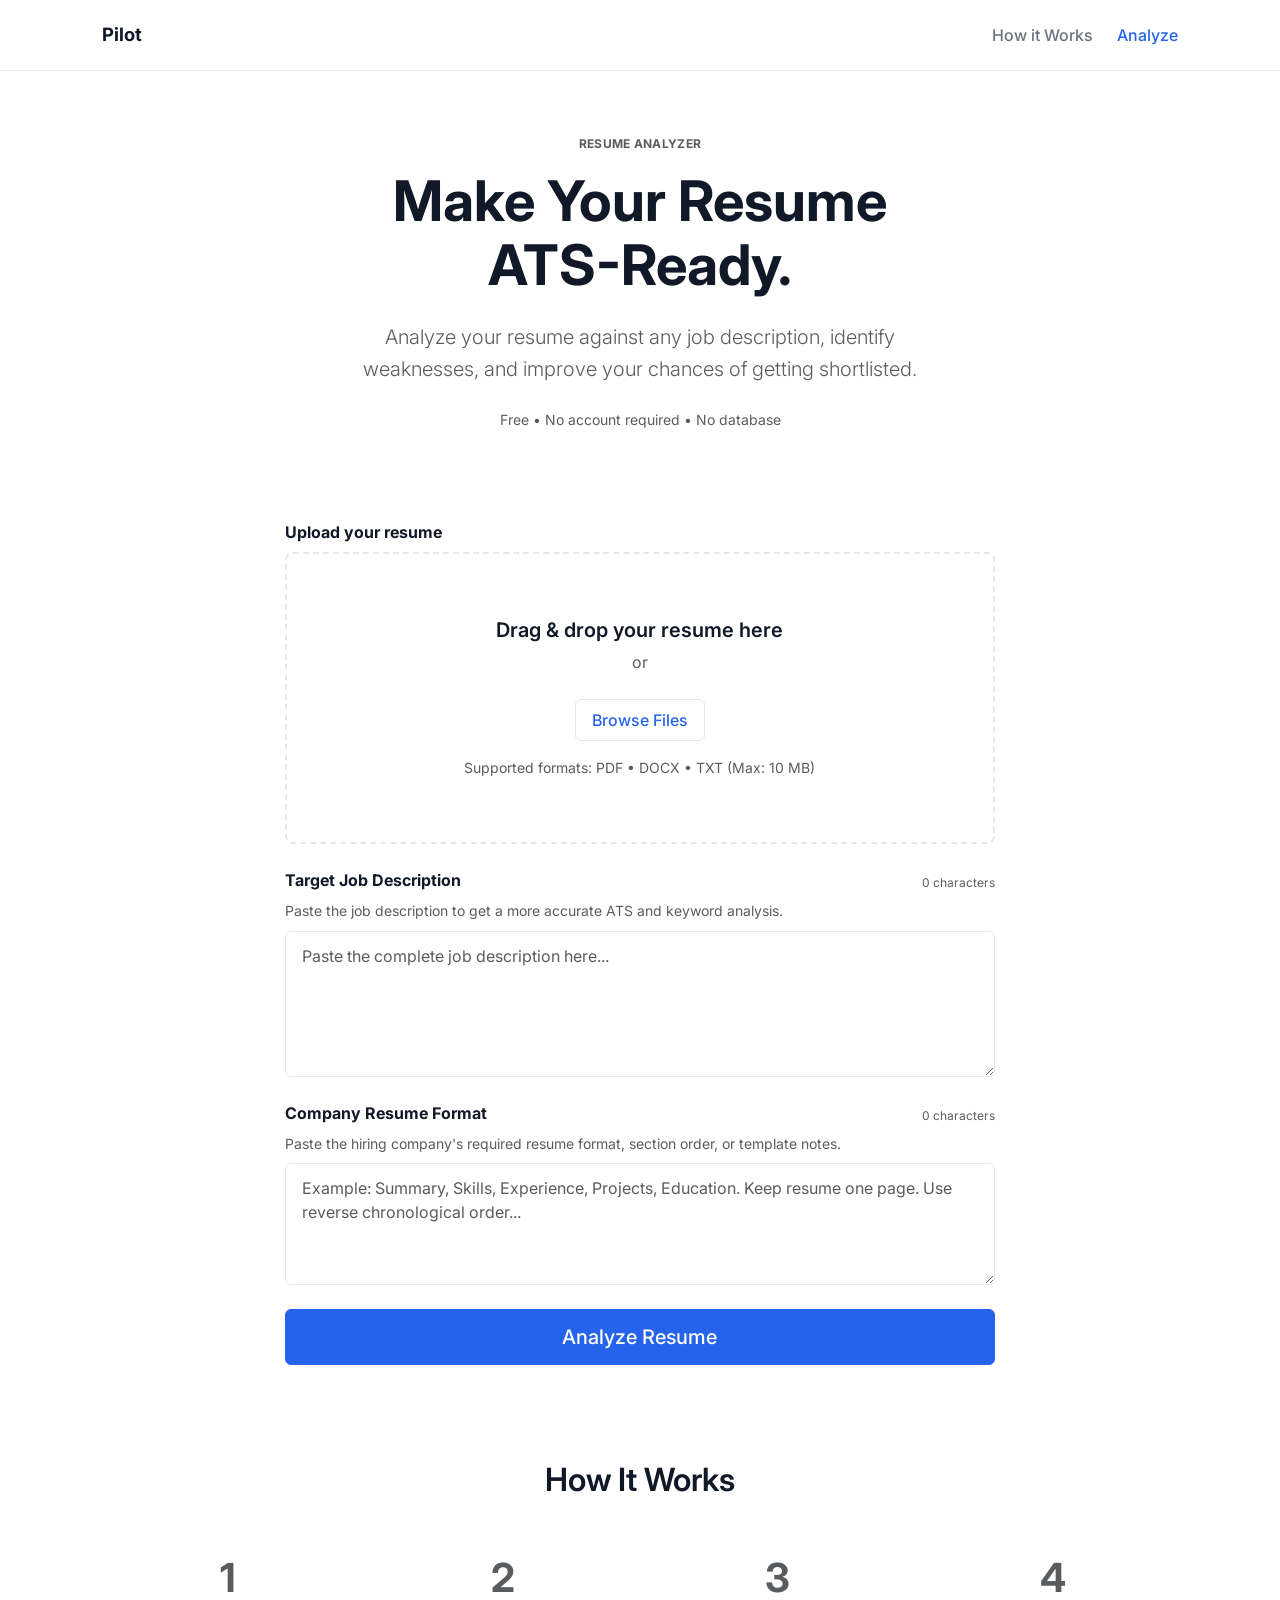
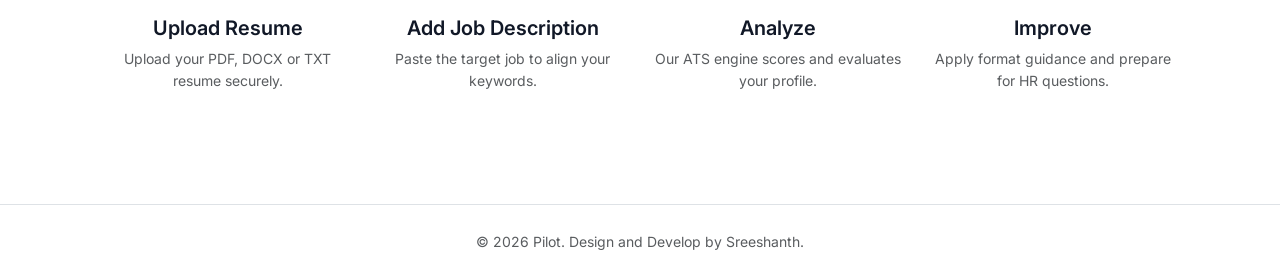
==== frontend/index.html @ 43889604 "Initial project setup" ====
<!DOCTYPE html>
<html lang="en">
<head>
    <meta charset="UTF-8">
    <meta name="viewport" content="width=device-width, initial-scale=1.0">
    <title>Pilot - Resume Analyzer</title>
    <!-- Bootstrap CSS for minimal layout -->
    <link href="https://cdn.jsdelivr.net/npm/bootstrap@5.3.0/dist/css/bootstrap.min.css" rel="stylesheet">
    <!-- Custom CSS -->
    <link href="css/style.css" rel="stylesheet">
    <link href="css/responsive.css" rel="stylesheet">
</head>
<body>

    <!-- Minimal Navbar -->
    <nav class="navbar navbar-expand-lg">
        <div class="container">
            <a class="navbar-brand" href="index.html">Pilot</a>
            <div class="d-none d-lg-flex ms-auto">
                <a class="nav-link" href="#how-it-works">How it Works</a>
                <a class="nav-link active" href="#analyze">Analyze</a>
            </div>
        </div>
    </nav>

    <!-- Main Content -->
    <main class="container my-5 pt-3">
        
        <!-- Hero Section -->
        <section class="text-center mb-5 pb-4">
            <span class="text-xs fw-bold tracking-wide text-muted d-block mb-3">RESUME ANALYZER</span>
            <h1 class="display-4 fw-bold mb-4">Make Your Resume<br>ATS-Ready.</h1>
            <p class="lead text-muted mx-auto mb-4" style="max-width: 600px;">
                Analyze your resume against any job description, identify weaknesses, and improve your chances of getting shortlisted.
            </p>
            <p class="text-sm text-muted">Free • No account required • No database</p>
        </section>

        <!-- Main Interaction Area -->
        <section id="analyze" class="row justify-content-center">
            <div class="col-lg-8">
                <div id="upload-section">
                    <!-- Resume Upload UI -->
                    <div class="mb-4">
                        <label class="form-label fw-bold">Upload your resume</label>
                        <div class="upload-area" id="drop-zone">
                            <h3 class="fw-semibold">Drag & drop your resume here</h3>
                            <p class="text-muted">or</p>
                            <label for="resume-upload" class="btn btn-outline-primary mb-0">Browse Files</label>
                            <input type="file" id="resume-upload" accept=".pdf,.docx,.txt" class="d-none">
                            <div class="mt-3 text-sm text-muted">Supported formats: PDF • DOCX • TXT (Max: 10 MB)</div>
                        </div>
                        
                        <!-- File Info Display -->
                        <div id="file-info" class="mt-3">
                            <div class="file-details">
                                <div>
                                    <span id="file-name" class="fw-medium"></span>
                                    <span id="file-size" class="text-muted text-sm ms-2"></span>
                                </div>
                                <span class="remove-file" id="remove-file">Remove</span>
                            </div>
                        </div>
                        <div id="file-error" class="text-danger mt-2 text-sm" style="display: none;"></div>
                    </div>

                    <!-- Job Description Section -->
                    <div class="mb-4">
                        <div class="d-flex justify-content-between align-items-end mb-2">
                            <label for="job-description" class="form-label fw-bold mb-0">Target Job Description</label>
                            <span class="text-xs text-muted" id="char-count">0 characters</span>
                        </div>
                        <p class="text-sm text-muted mb-2">Paste the job description to get a more accurate ATS and keyword analysis.</p>
                        <textarea class="form-control" id="job-description" rows="5" placeholder="Paste the complete job description here..."></textarea>
                    </div>

                    <!-- Company Resume Format Section -->
                    <div class="mb-4">
                        <div class="d-flex justify-content-between align-items-end mb-2">
                            <label for="company-format" class="form-label fw-bold mb-0">Company Resume Format</label>
                            <span class="text-xs text-muted" id="format-char-count">0 characters</span>
                        </div>
                        <p class="text-sm text-muted mb-2">Paste the hiring company's required resume format, section order, or template notes.</p>
                        <textarea class="form-control" id="company-format" rows="4" placeholder="Example: Summary, Skills, Experience, Projects, Education. Keep resume one page. Use reverse chronological order..."></textarea>
                    </div>

                    <!-- Analyze Button -->
                    <div class="d-grid gap-2">
                        <button class="btn btn-primary btn-lg" id="analyze-btn">Analyze Resume</button>
                    </div>
                </div>

                <!-- Loading State (Hidden by default) -->
                <div id="loading-screen">
                    <h3 class="mb-4">Analyzing your resume...</h3>
                    <div class="spinner-border" role="status">
                        <span class="visually-hidden">Loading...</span>
                    </div>
                    
                    <div class="loading-steps mt-5">
                        <div class="step done" id="step-1">✓ Resume parsed</div>
                        <div class="step" id="step-2">→ ATS analysis completed</div>
                        <div class="step" id="step-3">→ Matching job requirements</div>
                        <div class="step" id="step-4">→ Reviewing resume</div>
                        <div class="step" id="step-5">→ Generating recommendations</div>
                        <div class="step" id="step-6">→ Preparing results</div>
                    </div>
                </div>

            </div>
        </section>

        <!-- How it works (Minimal CSS-only section) -->
        <section id="how-it-works" class="mt-5 pt-5 pb-5">
            <h2 class="text-center mb-5">How It Works</h2>
            <div class="row text-center g-4">
                <div class="col-md-3">
                    <div class="fs-1 fw-bold text-muted mb-2">1</div>
                    <h5 class="fw-semibold">Upload Resume</h5>
                    <p class="text-sm text-muted">Upload your PDF, DOCX or TXT resume securely.</p>
                </div>
                <div class="col-md-3">
                    <div class="fs-1 fw-bold text-muted mb-2">2</div>
                    <h5 class="fw-semibold">Add Job Description</h5>
                    <p class="text-sm text-muted">Paste the target job to align your keywords.</p>
                </div>
                <div class="col-md-3">
                    <div class="fs-1 fw-bold text-muted mb-2">3</div>
                    <h5 class="fw-semibold">Analyze</h5>
                    <p class="text-sm text-muted">Our ATS engine scores and evaluates your profile.</p>
                </div>
                <div class="col-md-3">
                    <div class="fs-1 fw-bold text-muted mb-2">4</div>
                    <h5 class="fw-semibold">Improve</h5>
                    <p class="text-sm text-muted">Apply format guidance and prepare for HR questions.</p>
                </div>
            </div>
        </section>

    </main>

    <!-- Footer -->
    <footer class="py-4 border-top text-center text-muted">
        <div class="container">
            <small>&copy; 2026 Pilot. Design and Develop by Sreeshanth.</small>
        </div>
    </footer>

    <!-- Bootstrap JS -->
    <script src="https://cdn.jsdelivr.net/npm/bootstrap@5.3.0/dist/js/bootstrap.bundle.min.js"></script>
    
    <!-- Custom JS -->
    <script src="js/app.js"></script>
    <script src="js/upload.js"></script>
    <script src="js/validation.js"></script>
</body>
</html>
---- frontend/css/style.css ----
@import url('https://fonts.googleapis.com/css2?family=Inter:wght@300;400;500;600;700&display=swap');

:root {
  --primary-color: #2563EB;
  --primary-hover: #1D4ED8;
  --bg-color: #FFFFFF;
  --text-dark: #111827;
  --text-muted: #6B7280;
  --border-color: #E5E7EB;
  --success-color: #10B981;
  --warning-color: #F59E0B;
  --danger-color: #EF4444;
}

body {
  font-family: 'Inter', sans-serif;
  background-color: var(--bg-color);
  color: var(--text-dark);
  -webkit-font-smoothing: antialiased;
}

/* Minimal Navbar */
.navbar {
  padding: 1.5rem 0;
  background-color: var(--bg-color);
  border-bottom: 1px solid var(--border-color);
}

.navbar-brand {
  font-weight: 700;
  color: var(--text-dark);
  font-size: 1.25rem;
}

.nav-link {
  color: var(--text-muted);
  font-weight: 500;
  margin-left: 1.5rem;
}

.nav-link:hover, .nav-link.active {
  color: var(--primary-color);
}

/* Typography Overrides */
h1, h2, h3, h4, h5, h6 {
  font-weight: 600;
  color: var(--text-dark);
}

p {
  color: var(--text-muted);
  line-height: 1.6;
}

/* Button Overrides */
.btn-primary {
  background-color: var(--primary-color);
  border-color: var(--primary-color);
  color: #fff;
  border-radius: 6px;
  padding: 0.75rem 1.5rem;
  font-weight: 500;
  transition: all 0.2s ease;
  box-shadow: none !important;
}

.btn-primary:hover, .btn-primary:focus, .btn-primary:active {
  background-color: var(--primary-hover) !important;
  border-color: var(--primary-hover) !important;
}

.btn-outline-primary {
  color: var(--primary-color);
  border-color: var(--border-color);
  border-radius: 6px;
  padding: 0.5rem 1rem;
  font-weight: 500;
}

.btn-outline-primary:hover {
  background-color: var(--primary-color);
  border-color: var(--primary-color);
  color: #fff;
}

/* Form Controls */
.form-control {
  border: 1px solid var(--border-color);
  border-radius: 6px;
  padding: 0.75rem 1rem;
  color: var(--text-dark);
  box-shadow: none !important;
}

.form-control:focus {
  border-color: var(--primary-color);
  box-shadow: 0 0 0 1px var(--primary-color) !important;
}

/* Drag and Drop Area */
.upload-area {
  border: 2px dashed var(--border-color);
  border-radius: 8px;
  padding: 4rem 2rem;
  text-align: center;
  transition: all 0.2s ease;
  background-color: var(--bg-color);
  cursor: pointer;
}

.upload-area.dragover {
  border-color: var(--primary-color);
  background-color: #F8FAFC;
}

.upload-area h3 {
  font-size: 1.25rem;
  margin-bottom: 0.5rem;
}

.upload-area p {
  margin-bottom: 1.5rem;
}

#file-info {
  display: none;
  margin-top: 1.5rem;
  padding: 1rem;
  border: 1px solid var(--border-color);
  border-radius: 6px;
  text-align: left;
}

.file-details {
  display: flex;
  justify-content: space-between;
  align-items: center;
}

.remove-file {
  color: var(--danger-color);
  cursor: pointer;
  font-weight: 500;
  font-size: 0.875rem;
}

.remove-file:hover {
  text-decoration: underline;
}

/* Loading Screen */
@keyframes pulse-ring {
  0%   { transform: scale(0.92); opacity: 0.6; }
  50%  { transform: scale(1.08); opacity: 0.2; }
  100% { transform: scale(0.92); opacity: 0.6; }
}

@keyframes spin-smooth {
  to { transform: rotate(360deg); }
}

@keyframes float-orb {
  0%, 100% { transform: translateY(0px) scale(1);   opacity: 0.15; }
  50%       { transform: translateY(-18px) scale(1.1); opacity: 0.28; }
}

@keyframes step-slide-in {
  from { opacity: 0; transform: translateX(-14px); }
  to   { opacity: 1; transform: translateX(0); }
}

@keyframes step-glow {
  0%, 100% { text-shadow: 0 0 0px transparent; }
  50%       { text-shadow: 0 0 10px rgba(37,99,235,0.45); }
}

@keyframes done-pop {
  0%   { transform: scale(0.7);  opacity: 0; }
  60%  { transform: scale(1.15); opacity: 1; }
  100% { transform: scale(1);    opacity: 1; }
}

@keyframes shimmer-text {
  0%   { background-position: -200% center; }
  100% { background-position:  200% center; }
}

#loading-screen {
  display: none;
  text-align: center;
  padding: 4rem 0;
  position: relative;
  overflow: hidden;
}

/* Floating background orbs — purely decorative */
#loading-screen::before,
#loading-screen::after {
  content: '';
  position: absolute;
  border-radius: 50%;
  pointer-events: none;
  z-index: 0;
}

#loading-screen::before {
  width: 320px;
  height: 320px;
  background: radial-gradient(circle, rgba(37,99,235,0.18) 0%, transparent 70%);
  top: -60px;
  left: 50%;
  transform: translateX(-50%);
  animation: float-orb 4s ease-in-out infinite;
}

#loading-screen::after {
  width: 200px;
  height: 200px;
  background: radial-gradient(circle, rgba(16,185,129,0.14) 0%, transparent 70%);
  bottom: 20px;
  right: 10%;
  animation: float-orb 5.5s ease-in-out infinite reverse;
}

/* Shimmer heading */
#loading-screen h3 {
  position: relative;
  z-index: 1;
  background: linear-gradient(
    90deg,
    var(--text-dark) 0%,
    var(--primary-color) 40%,
    var(--text-dark) 80%
  );
  background-size: 200% auto;
  -webkit-background-clip: text;
  -webkit-text-fill-color: transparent;
  background-clip: text;
  animation: shimmer-text 2.8s linear infinite;
}

/* Pulsing ring behind the spinner */
.spinner-border {
  width: 3rem;
  height: 3rem;
  color: var(--primary-color);
  position: relative;
  z-index: 1;
  animation: spin-smooth 0.8s linear infinite;
  filter: drop-shadow(0 0 6px rgba(37,99,235,0.5));
}

/* Animated pulse ring around spinner */
.spinner-border::after {
  content: '';
  position: absolute;
  inset: -10px;
  border-radius: 50%;
  border: 3px solid rgba(37,99,235,0.25);
  animation: pulse-ring 1.6s ease-in-out infinite;
}

.loading-steps {
  margin-top: 2rem;
  text-align: left;
  max-width: 400px;
  margin-left: auto;
  margin-right: auto;
  position: relative;
  z-index: 1;
}

/* Each step slides in on appear */
.step {
  margin-bottom: 0.75rem;
  color: var(--text-muted);
  display: flex;
  align-items: center;
  gap: 0.5rem;
  opacity: 0;
  transform: translateX(-14px);
  animation: step-slide-in 0.45s ease forwards;
  transition: color 0.3s ease, font-weight 0.2s ease;
  border-radius: 6px;
  padding: 0.35rem 0.6rem;
}

/* Stagger each step's entrance */
.step:nth-child(1) { animation-delay: 0.0s; }
.step:nth-child(2) { animation-delay: 0.1s; }
.step:nth-child(3) { animation-delay: 0.2s; }
.step:nth-child(4) { animation-delay: 0.3s; }
.step:nth-child(5) { animation-delay: 0.4s; }
.step:nth-child(6) { animation-delay: 0.5s; }

.step.active {
  color: var(--primary-color);
  font-weight: 600;
  background: rgba(37,99,235,0.06);
  animation: step-glow 1.4s ease-in-out infinite;
  /* keep opacity=1 once active */
  opacity: 1;
  transform: none;
}

/* Active step — animated leading dot */
.step.active::before {
  content: '';
  display: inline-block;
  width: 8px;
  height: 8px;
  border-radius: 50%;
  background: var(--primary-color);
  flex-shrink: 0;
  animation: pulse-ring 1s ease-in-out infinite;
}

.step.done {
  color: var(--success-color);
  opacity: 1;
  transform: none;
  background: rgba(16,185,129,0.06);
}

/* Checkmark pop animation when a step becomes done */
.step.done::first-letter {
  display: inline-block;
  animation: done-pop 0.35s cubic-bezier(0.34,1.56,0.64,1) forwards;
}

/* Results Page Styles */
.score-circle {
  width: 150px;
  height: 150px;
  border-radius: 50%;
  border: 8px solid var(--primary-color);
  display: flex;
  flex-direction: column;
  justify-content: center;
  align-items: center;
  margin: 0 auto 1.5rem;
}

.score-circle .score-value {
  font-size: 3rem;
  font-weight: 700;
  color: var(--primary-color);
  line-height: 1;
}

.score-circle .score-max {
  font-size: 1rem;
  color: var(--text-muted);
}

.score-status {
  font-size: 1.25rem;
  font-weight: 600;
  color: var(--primary-color);
}

/* Progress Bars Minimal Override */
.progress {
  height: 8px;
  border-radius: 4px;
  background-color: var(--border-color);
  box-shadow: none;
  overflow: visible;
}

.progress-bar {
  background-color: var(--primary-color);
  border-radius: 4px;
}

/* Chips */
.keyword-chip {
  display: inline-block;
  padding: 0.5rem 1rem;
  background-color: #F3F4F6;
  border: 1px solid var(--border-color);
  border-radius: 20px;
  color: var(--text-dark);
  font-size: 0.875rem;
  margin: 0.25rem;
}

.keyword-chip.missing {
  background-color: #FEF2F2;
  border-color: #FCA5A5;
  color: var(--danger-color);
}

/* Custom Lists */
.custom-list {
  list-style: none;
  padding: 0;
}

.custom-list li {
  padding-left: 1.5rem;
  position: relative;
  margin-bottom: 0.5rem;
}

.custom-list.strengths li::before {
  content: '✓';
  position: absolute;
  left: 0;
  color: var(--success-color);
  font-weight: bold;
}

.custom-list.weaknesses li::before {
  content: '⚠';
  position: absolute;
  left: 0;
  color: var(--warning-color);
  font-weight: bold;
}

/* Improvement Cards */
.improvement-card {
  border: 1px solid var(--border-color);
  border-radius: 8px;
  padding: 1.5rem;
  margin-bottom: 1.5rem;
}

.improvement-label {
  font-size: 0.75rem;
  font-weight: 600;
  text-transform: uppercase;
  letter-spacing: 0.05em;
  margin-bottom: 0.5rem;
}

.label-current { color: var(--text-muted); }
.label-problem { color: var(--danger-color); }
.label-suggestion { color: var(--success-color); }

.quality-grid {
  display: grid;
  grid-template-columns: repeat(auto-fill, minmax(200px, 1fr));
  gap: 1rem;
}

.quality-item {
  border: 1px solid var(--border-color);
  padding: 1rem;
  border-radius: 6px;
}

.quality-item .quality-name {
  font-weight: 500;
  margin-bottom: 0.25rem;
}

.quality-item .quality-status {
  font-size: 0.875rem;
}

.status-excellent { color: var(--success-color); }
.status-good { color: var(--primary-color); }
.status-needs-improvement { color: var(--warning-color); }

/* Helpers */
.text-xs { font-size: 0.75rem; }
.text-sm { font-size: 0.875rem; }
.tracking-wide { letter-spacing: 0.025em; }
---- frontend/css/responsive.css ----
/* RESPONSIVE.CSS — Mobile-First Universal Layout
   Breakpoints:
     xs  : < 480px   (small phones)
     sm  : < 576px   (phones)
     md  : < 768px   (large phones / small tablets)
     lg  : < 992px   (tablets / small laptops)
     xl  : >= 992px  (desktops — base styles in style.css)
*/

/* Base: apply to all screen sizes */
*,
*::before,
*::after {
  box-sizing: border-box;
}

img,
video {
  max-width: 100%;
  height: auto;
}

/* Smooth scrolling on all devices */
html {
  scroll-behavior: smooth;
  -webkit-text-size-adjust: 100%;
}

/* Prevent horizontal overflow globally */
body {
  overflow-x: hidden;
  word-break: break-word;
}

/* Container fluid padding */
.container {
  width: 100%;
  padding-left: clamp(1rem, 4vw, 2rem);
  padding-right: clamp(1rem, 4vw, 2rem);
}


/* NAVBAR */
.navbar {
  padding: 1rem 0;
}

.navbar-brand {
  font-size: 1.15rem;
}

/* Hide desktop nav on mobile — it's hidden via d-none d-lg-flex already */


/* HERO SECTION (index.html) */
section.text-center h1 {
  line-height: 1.15;
}


/* UPLOAD SECTION (index.html) */
.upload-area {
  padding: clamp(2rem, 6vw, 4rem) clamp(1rem, 4vw, 2rem);
}

.upload-area h3 {
  font-size: clamp(1rem, 3vw, 1.25rem);
}

#file-info {
  padding: 0.85rem;
}

.file-details {
  flex-wrap: wrap;
  gap: 0.5rem;
}

/* Textarea full-width */
#job-description,
#company-format {
  width: 100%;
  min-height: 100px;
}


/* LOADING SCREEN */
#loading-screen {
  padding: clamp(2rem, 6vw, 4rem) 1rem;
}

#loading-screen h3 {
  font-size: clamp(1.1rem, 4vw, 1.5rem);
}

.loading-steps {
  width: 100%;
  max-width: 400px;
  padding: 0 0.5rem;
}

.step {
  font-size: clamp(0.8rem, 2.5vw, 0.95rem);
}


/* RESULTS PAGE — Score Header */
.score-circle {
  width: clamp(110px, 28vw, 150px);
  height: clamp(110px, 28vw, 150px);
  border-width: clamp(5px, 1.5vw, 8px);
}

.score-circle .score-value {
  font-size: clamp(2rem, 7vw, 3rem);
}

.score-circle .score-max {
  font-size: clamp(0.75rem, 2vw, 1rem);
}

.score-status {
  font-size: clamp(1rem, 3vw, 1.25rem);
}


/* RESULTS PAGE — Score Breakdown grid */
.quality-grid {
  display: grid;
  grid-template-columns: repeat(auto-fill, minmax(min(180px, 100%), 1fr));
  gap: 0.85rem;
}

.quality-item {
  padding: 0.85rem 1rem;
}


/* RESULTS PAGE — Improvement cards */
.improvement-card {
  padding: clamp(1rem, 3vw, 1.5rem);
  margin-bottom: 1rem;
  overflow-wrap: break-word;
}


/* KEYWORD CHIPS */
.keyword-chip {
  font-size: clamp(0.75rem, 2vw, 0.875rem);
  padding: 0.35rem 0.75rem;
}


/* BUTTONS — Results page action row */
.d-flex.flex-wrap.gap-2 .btn {
  flex: 1 1 auto;
  min-width: 140px;
  text-align: center;
}


/* LARGE PHONES (<=576px) */
@media (max-width: 575.98px) {

  /* Typography scale */
  h1 { font-size: clamp(1.6rem, 7vw, 2.25rem) !important; }
  h2 { font-size: clamp(1.3rem, 5.5vw, 1.75rem) !important; }
  h3 { font-size: clamp(1.1rem, 4.5vw, 1.4rem) !important; }
  h5 { font-size: 1rem !important; }

  /* Navbar brand & button */
  .navbar .btn-sm {
    font-size: 0.78rem;
    padding: 0.35rem 0.7rem;
  }

  /* Hero */
  section.text-center {
    margin-bottom: 2rem !important;
    padding-bottom: 1.5rem !important;
  }

  section.text-center .lead {
    font-size: 0.95rem;
  }

  /* Upload area */
  .upload-area {
    padding: 2rem 1rem;
  }

  /* Analyze button — full width */
  #analyze-btn {
    width: 100%;
    font-size: 1rem;
  }

  /* Loading steps */
  .loading-steps {
    padding: 0;
  }

  /* Score area */
  .score-circle {
    width: 110px;
    height: 110px;
    border-width: 5px;
  }

  .score-circle .score-value {
    font-size: 2rem;
  }

  /* Download buttons stack */
  .d-flex.flex-wrap.gap-2 {
    flex-direction: column;
    align-items: stretch;
  }

  .d-flex.flex-wrap.gap-2 .btn {
    width: 100%;
  }

  /* Quality grid single column */
  .quality-grid {
    grid-template-columns: 1fr;
  }

  /* Chips wrap tighter */
  .keyword-chip {
    padding: 0.3rem 0.6rem;
    font-size: 0.75rem;
    margin: 0.2rem;
  }

  /* Improvement cards */
  .improvement-card {
    padding: 1rem;
  }

  /* How it works — stack vertically */
  #how-it-works .col-md-3 {
    margin-bottom: 1.25rem;
  }

  /* Results page two-col row — single col */
  .col-lg-6 {
    margin-bottom: 1.5rem;
  }

  /* Ordered list */
  ol.ps-3 {
    padding-left: 1.25rem;
  }

  /* Section spacing */
  section.mb-5,
  .mb-5 {
    margin-bottom: 2rem !important;
  }
}


/* TABLETS (577px – 767px) */
@media (min-width: 576px) and (max-width: 767.98px) {

  h1 { font-size: 2rem !important; }
  h2 { font-size: 1.6rem !important; }

  section.text-center {
    margin-bottom: 2.5rem !important;
  }

  /* Quality grid 2 columns */
  .quality-grid {
    grid-template-columns: repeat(2, 1fr);
  }

  /* Download buttons side-by-side */
  .d-flex.flex-wrap.gap-2 {
    justify-content: center;
  }

  .d-flex.flex-wrap.gap-2 .btn {
    min-width: 160px;
  }

  /* Two-col section stacks */
  .col-lg-6 {
    margin-bottom: 1.5rem;
  }

  #analyze-btn {
    width: 100%;
  }
}


/* SMALL LAPTOPS / LARGE TABLETS (768px – 991px) */
@media (min-width: 768px) and (max-width: 991.98px) {

  h1 { font-size: 2.25rem !important; }

  /* Quality grid 3 columns */
  .quality-grid {
    grid-template-columns: repeat(3, 1fr);
  }

  /* Narrow the analyze form */
  #analyze .col-lg-8 {
    max-width: 680px;
    margin: 0 auto;
  }

  /* Two-col layout on tablets */
  .col-lg-6 {
    flex: 0 0 50%;
    max-width: 50%;
    margin-bottom: 0;
  }
}


/* DESKTOP (>=992px) — fine-tune only */
@media (min-width: 992px) {

  .quality-grid {
    grid-template-columns: repeat(auto-fill, minmax(200px, 1fr));
  }

  /* Cap textarea heights */
  #job-description {
    min-height: 120px;
  }

  #company-format {
    min-height: 100px;
  }

  /* Score area tweaks */
  .score-circle {
    width: 150px;
    height: 150px;
    border-width: 8px;
  }

  .score-circle .score-value {
    font-size: 3rem;
  }
}


/* TALL MOBILE PHONES (portrait, <=480px) */
@media (max-width: 480px) {

  /* Tighter vertical rhythm */
  main.container {
    padding-top: 1rem !important;
  }

  /* Progress bars label text */
  .quality-item .quality-name {
    font-size: 0.85rem;
  }

  .quality-item .quality-status {
    font-size: 0.78rem;
  }

  /* Improvement card label */
  .improvement-label {
    font-size: 0.7rem;
  }

  /* HR questions, bullet improvements — comfortable reading */
  .custom-list li {
    font-size: 0.88rem;
    margin-bottom: 0.6rem;
  }

  /* Spinner slightly smaller */
  .spinner-border {
    width: 2.4rem;
    height: 2.4rem;
  }

  /* Step text smaller */
  .step {
    font-size: 0.8rem;
    margin-bottom: 0.55rem;
  }

  /* Footer text */
  footer small {
    font-size: 0.72rem;
  }
}


/* LANDSCAPE PHONES (short height, wide) */
@media (max-height: 480px) and (orientation: landscape) {

  .navbar {
    padding: 0.5rem 0;
  }

  section.text-center {
    margin-bottom: 1rem !important;
    padding-bottom: 0.5rem !important;
  }

  section.text-center h1 {
    font-size: 1.5rem !important;
    margin-bottom: 0.5rem !important;
  }

  #loading-screen {
    padding: 1rem 0.5rem;
  }

  #loading-screen::before,
  #loading-screen::after {
    display: none; /* hide decorative orbs on tiny landscape */
  }

  .loading-steps {
    margin-top: 0.75rem;
  }

  footer {
    padding: 0.75rem 0 !important;
  }
}


/* PRINT — keep it clean */
@media print {

  .navbar,
  footer,
  #download-pdf-btn,
  #download-word-btn {
    display: none !important;
  }

  body {
    font-size: 12pt;
    color: #000;
  }

  .score-circle {
    border-color: #000 !important;
  }

  .improvement-card,
  .quality-item {
    break-inside: avoid;
  }
}
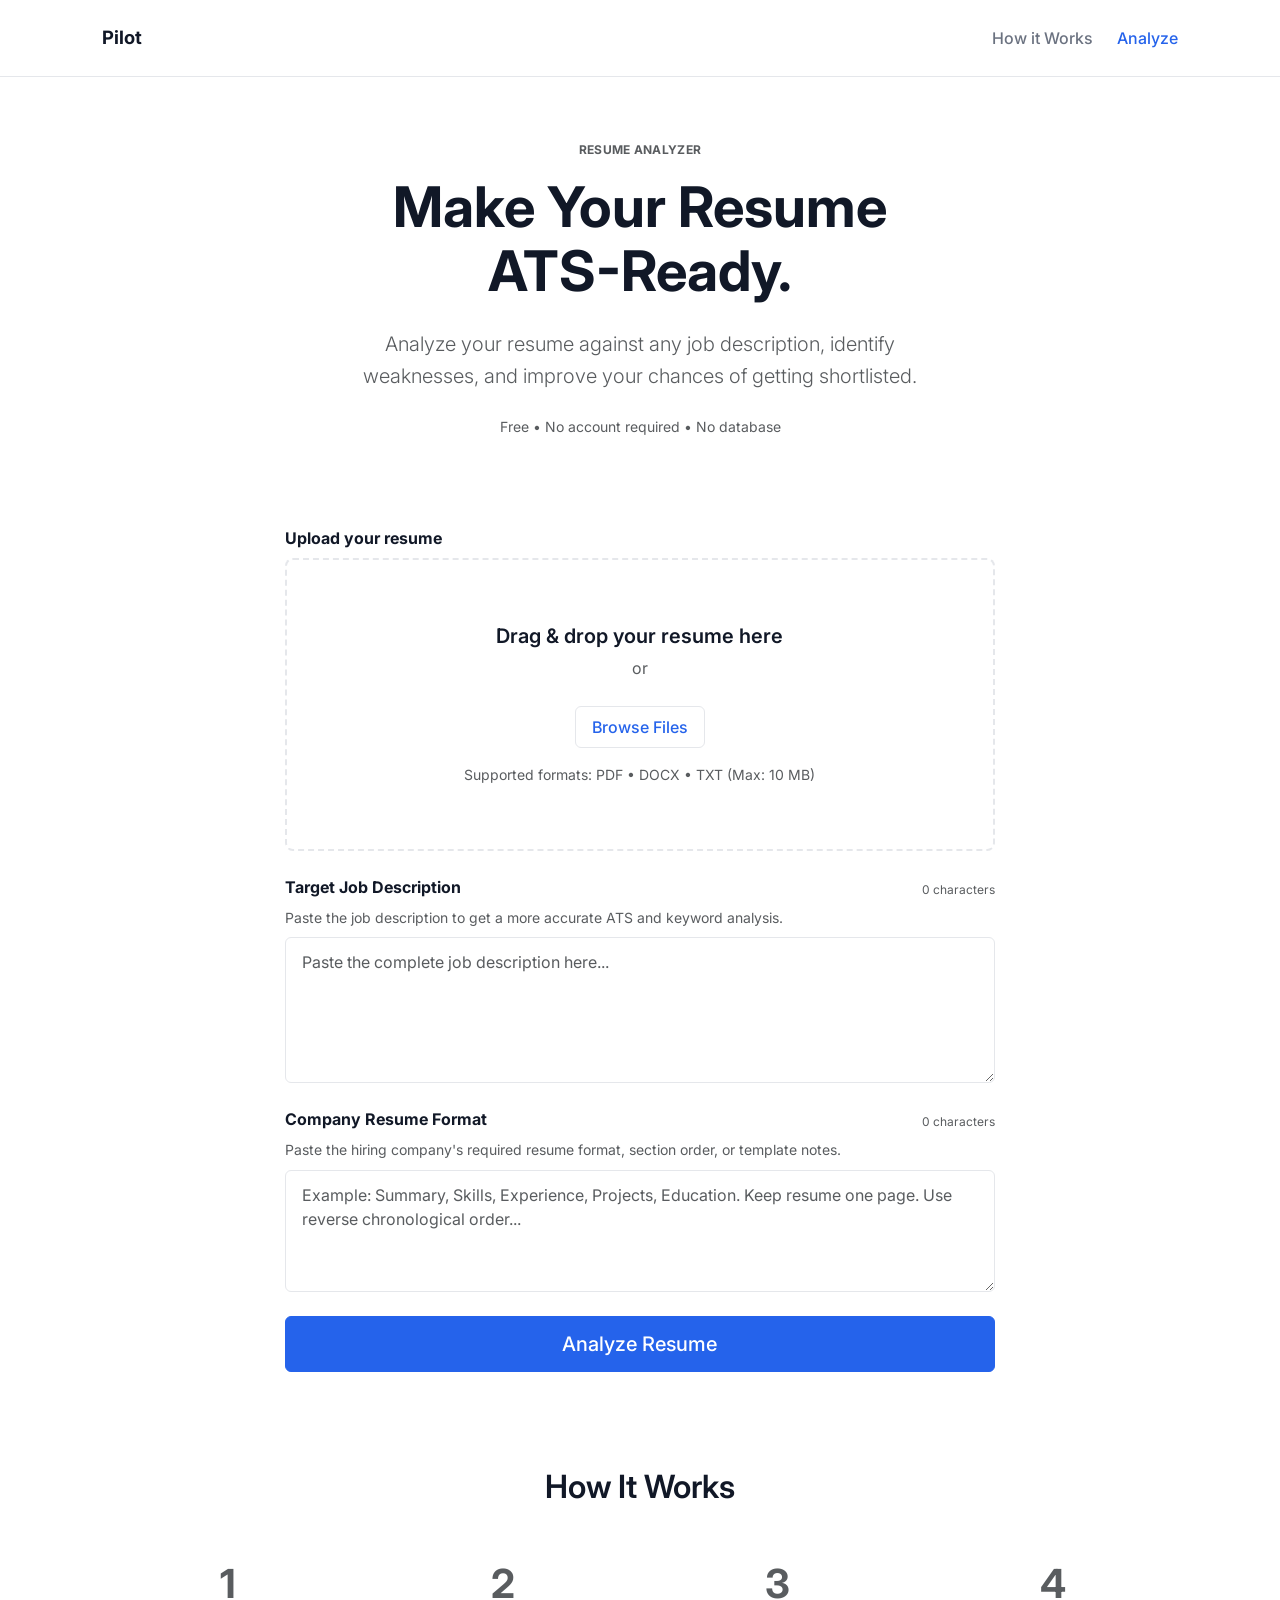
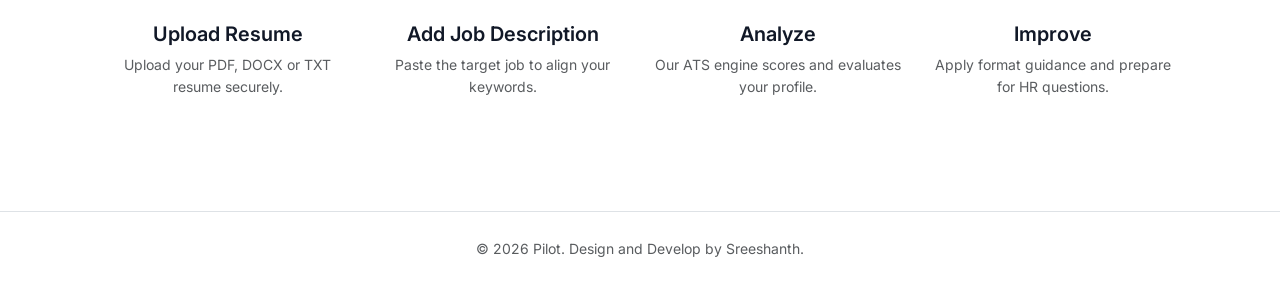
==== commit e85bd6ff: "feat: add favicon (browser tab logo) to both pages" ====
--- a/frontend/index.html
+++ b/frontend/index.html
@@ -4,6 +4,8 @@
     <meta charset="UTF-8">
     <meta name="viewport" content="width=device-width, initial-scale=1.0">
     <title>Pilot - Resume Analyzer</title>
+    <link rel="icon" type="image/png" href="favicon.png">
+    <link rel="apple-touch-icon" href="favicon.png">
     <!-- Bootstrap CSS for minimal layout -->
     <link href="https://cdn.jsdelivr.net/npm/bootstrap@5.3.0/dist/css/bootstrap.min.css" rel="stylesheet">
     <!-- Custom CSS -->
--- a/frontend/css/style.css
+++ b/frontend/css/style.css
@@ -61,13 +61,19 @@
   border-radius: 6px;
   padding: 0.75rem 1.5rem;
   font-weight: 500;
-  transition: all 0.2s ease;
+  transition: background-color 0.2s ease, border-color 0.2s ease, opacity 0.2s ease;
   box-shadow: none !important;
+  touch-action: manipulation;
 }
 
 .btn-primary:hover, .btn-primary:focus, .btn-primary:active {
   background-color: var(--primary-hover) !important;
   border-color: var(--primary-hover) !important;
+}
+
+.btn-primary:disabled {
+  opacity: 0.65;
+  cursor: not-allowed;
 }
 
 .btn-outline-primary {
@@ -151,39 +157,43 @@
 
 /* Loading Screen */
 @keyframes pulse-ring {
-  0%   { transform: scale(0.92); opacity: 0.6; }
-  50%  { transform: scale(1.08); opacity: 0.2; }
-  100% { transform: scale(0.92); opacity: 0.6; }
+  0%   { transform: scale(0.92) translateZ(0); opacity: 0.6; }
+  50%  { transform: scale(1.08) translateZ(0); opacity: 0.2; }
+  100% { transform: scale(0.92) translateZ(0); opacity: 0.6; }
 }
 
 @keyframes spin-smooth {
-  to { transform: rotate(360deg); }
+  to { transform: rotate(360deg) translateZ(0); }
 }
 
 @keyframes float-orb {
-  0%, 100% { transform: translateY(0px) scale(1);   opacity: 0.15; }
-  50%       { transform: translateY(-18px) scale(1.1); opacity: 0.28; }
+  0%, 100% { transform: translateY(0px) scale(1) translateZ(0);    opacity: 0.15; }
+  50%       { transform: translateY(-18px) scale(1.1) translateZ(0); opacity: 0.28; }
 }
 
 @keyframes step-slide-in {
-  from { opacity: 0; transform: translateX(-14px); }
-  to   { opacity: 1; transform: translateX(0); }
+  from { opacity: 0; transform: translateX(-14px) translateZ(0); }
+  to   { opacity: 1; transform: translateX(0)      translateZ(0); }
 }
 
 @keyframes step-glow {
   0%, 100% { text-shadow: 0 0 0px transparent; }
-  50%       { text-shadow: 0 0 10px rgba(37,99,235,0.45); }
+  50%       { text-shadow: 0 0 10px rgba(37,99,235,0.40); }
 }
 
 @keyframes done-pop {
-  0%   { transform: scale(0.7);  opacity: 0; }
-  60%  { transform: scale(1.15); opacity: 1; }
-  100% { transform: scale(1);    opacity: 1; }
+  0%   { transform: scale(0.7)  translateZ(0); opacity: 0; }
+  60%  { transform: scale(1.15) translateZ(0); opacity: 1; }
+  100% { transform: scale(1)    translateZ(0); opacity: 1; }
 }
 
 @keyframes shimmer-text {
   0%   { background-position: -200% center; }
   100% { background-position:  200% center; }
+}
+
+#upload-section {
+  transition: opacity 0.25s ease;
 }
 
 #loading-screen {
@@ -192,6 +202,13 @@
   padding: 4rem 0;
   position: relative;
   overflow: hidden;
+  /* Fade-in when shown via JS */
+  animation: fadeInScreen 0.3s ease forwards;
+}
+
+@keyframes fadeInScreen {
+  from { opacity: 0; transform: translateY(8px); }
+  to   { opacity: 1; transform: translateY(0); }
 }
 
 /* Floating background orbs — purely decorative */
@@ -212,6 +229,7 @@
   left: 50%;
   transform: translateX(-50%);
   animation: float-orb 4s ease-in-out infinite;
+  will-change: transform, opacity;
 }
 
 #loading-screen::after {
@@ -221,6 +239,7 @@
   bottom: 20px;
   right: 10%;
   animation: float-orb 5.5s ease-in-out infinite reverse;
+  will-change: transform, opacity;
 }
 
 /* Shimmer heading */
@@ -237,7 +256,8 @@
   -webkit-background-clip: text;
   -webkit-text-fill-color: transparent;
   background-clip: text;
-  animation: shimmer-text 2.8s linear infinite;
+  animation: shimmer-text 2.8s ease-in-out infinite;
+  will-change: background-position;
 }
 
 /* Pulsing ring behind the spinner */
@@ -248,7 +268,18 @@
   position: relative;
   z-index: 1;
   animation: spin-smooth 0.8s linear infinite;
-  filter: drop-shadow(0 0 6px rgba(37,99,235,0.5));
+  /* Use box-shadow instead of drop-shadow filter — composites on GPU */
+  will-change: transform;
+}
+
+/* Soft glow via a composited pseudo-element (no per-frame filter repaint) */
+.spinner-border::before {
+  content: '';
+  position: absolute;
+  inset: -6px;
+  border-radius: 50%;
+  box-shadow: 0 0 14px 4px rgba(37,99,235,0.35);
+  pointer-events: none;
 }
 
 /* Animated pulse ring around spinner */
@@ -259,6 +290,7 @@
   border-radius: 50%;
   border: 3px solid rgba(37,99,235,0.25);
   animation: pulse-ring 1.6s ease-in-out infinite;
+  will-change: transform, opacity;
 }
 
 .loading-steps {
@@ -279,11 +311,13 @@
   align-items: center;
   gap: 0.5rem;
   opacity: 0;
-  transform: translateX(-14px);
-  animation: step-slide-in 0.45s ease forwards;
-  transition: color 0.3s ease, font-weight 0.2s ease;
+  transform: translateX(-14px) translateZ(0);
+  /* Spring-like entrance easing */
+  animation: step-slide-in 0.5s cubic-bezier(0.22, 1, 0.36, 1) forwards;
+  transition: color 0.3s ease, font-weight 0.2s ease, background 0.2s ease;
   border-radius: 6px;
   padding: 0.35rem 0.6rem;
+  will-change: transform, opacity;
 }
 
 /* Stagger each step's entrance */
@@ -301,7 +335,7 @@
   animation: step-glow 1.4s ease-in-out infinite;
   /* keep opacity=1 once active */
   opacity: 1;
-  transform: none;
+  transform: translateZ(0);
 }
 
 /* Active step — animated leading dot */
@@ -314,6 +348,7 @@
   background: var(--primary-color);
   flex-shrink: 0;
   animation: pulse-ring 1s ease-in-out infinite;
+  will-change: transform, opacity;
 }
 
 .step.done {
--- a/frontend/css/responsive.css
+++ b/frontend/css/responsive.css
@@ -49,7 +49,14 @@
   font-size: 1.15rem;
 }
 
-/* Hide desktop nav on mobile — it's hidden via d-none d-lg-flex already */
+/* Ensure navbar links have comfortable tap targets on touch devices */
+.nav-link {
+  padding-top: 0.5rem;
+  padding-bottom: 0.5rem;
+  min-height: 44px;
+  display: inline-flex;
+  align-items: center;
+}
 
 
 /* HERO SECTION (index.html) */
@@ -60,7 +67,7 @@
 
 /* UPLOAD SECTION (index.html) */
 .upload-area {
-  padding: clamp(2rem, 6vw, 4rem) clamp(1rem, 4vw, 2rem);
+  padding: clamp(1.5rem, 5vw, 4rem) clamp(0.75rem, 4vw, 2rem);
 }
 
 .upload-area h3 {
@@ -74,13 +81,23 @@
 .file-details {
   flex-wrap: wrap;
   gap: 0.5rem;
-}
-
-/* Textarea full-width */
+  min-width: 0; /* prevent flex overflow */
+}
+
+#file-name {
+  overflow: hidden;
+  text-overflow: ellipsis;
+  white-space: nowrap;
+  max-width: calc(100% - 80px);
+  display: block;
+}
+
+/* Textarea full-width with vertical resize only */
 #job-description,
 #company-format {
   width: 100%;
   min-height: 100px;
+  resize: vertical;
 }
 
 
@@ -95,8 +112,10 @@
 
 .loading-steps {
   width: 100%;
-  max-width: 400px;
+  max-width: 420px;
   padding: 0 0.5rem;
+  margin-left: auto;
+  margin-right: auto;
 }
 
 .step {
@@ -150,8 +169,25 @@
   padding: 0.35rem 0.75rem;
 }
 
-
-/* BUTTONS — Results page action row */
+/* Chip containers wrap cleanly */
+#semantic-matches-container,
+#missing-keywords-container {
+  display: flex;
+  flex-wrap: wrap;
+  gap: 0.25rem;
+}
+
+
+/* BUTTONS — mobile analyze button always full-width */
+@media (max-width: 767.98px) {
+  #analyze-btn {
+    width: 100%;
+    font-size: 1rem;
+    min-height: 48px; /* comfortable touch target */
+  }
+}
+
+/* Results page action row */
 .d-flex.flex-wrap.gap-2 .btn {
   flex: 1 1 auto;
   min-width: 140px;
@@ -184,20 +220,15 @@
     font-size: 0.95rem;
   }
 
-  /* Upload area */
+  /* Upload area tighter on small phones */
   .upload-area {
-    padding: 2rem 1rem;
-  }
-
-  /* Analyze button — full width */
-  #analyze-btn {
-    width: 100%;
-    font-size: 1rem;
-  }
-
-  /* Loading steps */
+    padding: 1.5rem 0.85rem;
+  }
+
+  /* Loading steps full-width */
   .loading-steps {
     padding: 0;
+    max-width: 100%;
   }
 
   /* Score area */
@@ -230,7 +261,7 @@
   .keyword-chip {
     padding: 0.3rem 0.6rem;
     font-size: 0.75rem;
-    margin: 0.2rem;
+    margin: 0.15rem;
   }
 
   /* Improvement cards */
@@ -358,6 +389,17 @@
     padding-top: 1rem !important;
   }
 
+  /* Upload area very tight */
+  .upload-area {
+    padding: 1.25rem 0.75rem;
+  }
+
+  /* File name truncation on tiny screens */
+  #file-name {
+    max-width: calc(100% - 72px);
+    font-size: 0.85rem;
+  }
+
   /* Progress bars label text */
   .quality-item .quality-name {
     font-size: 0.85rem;
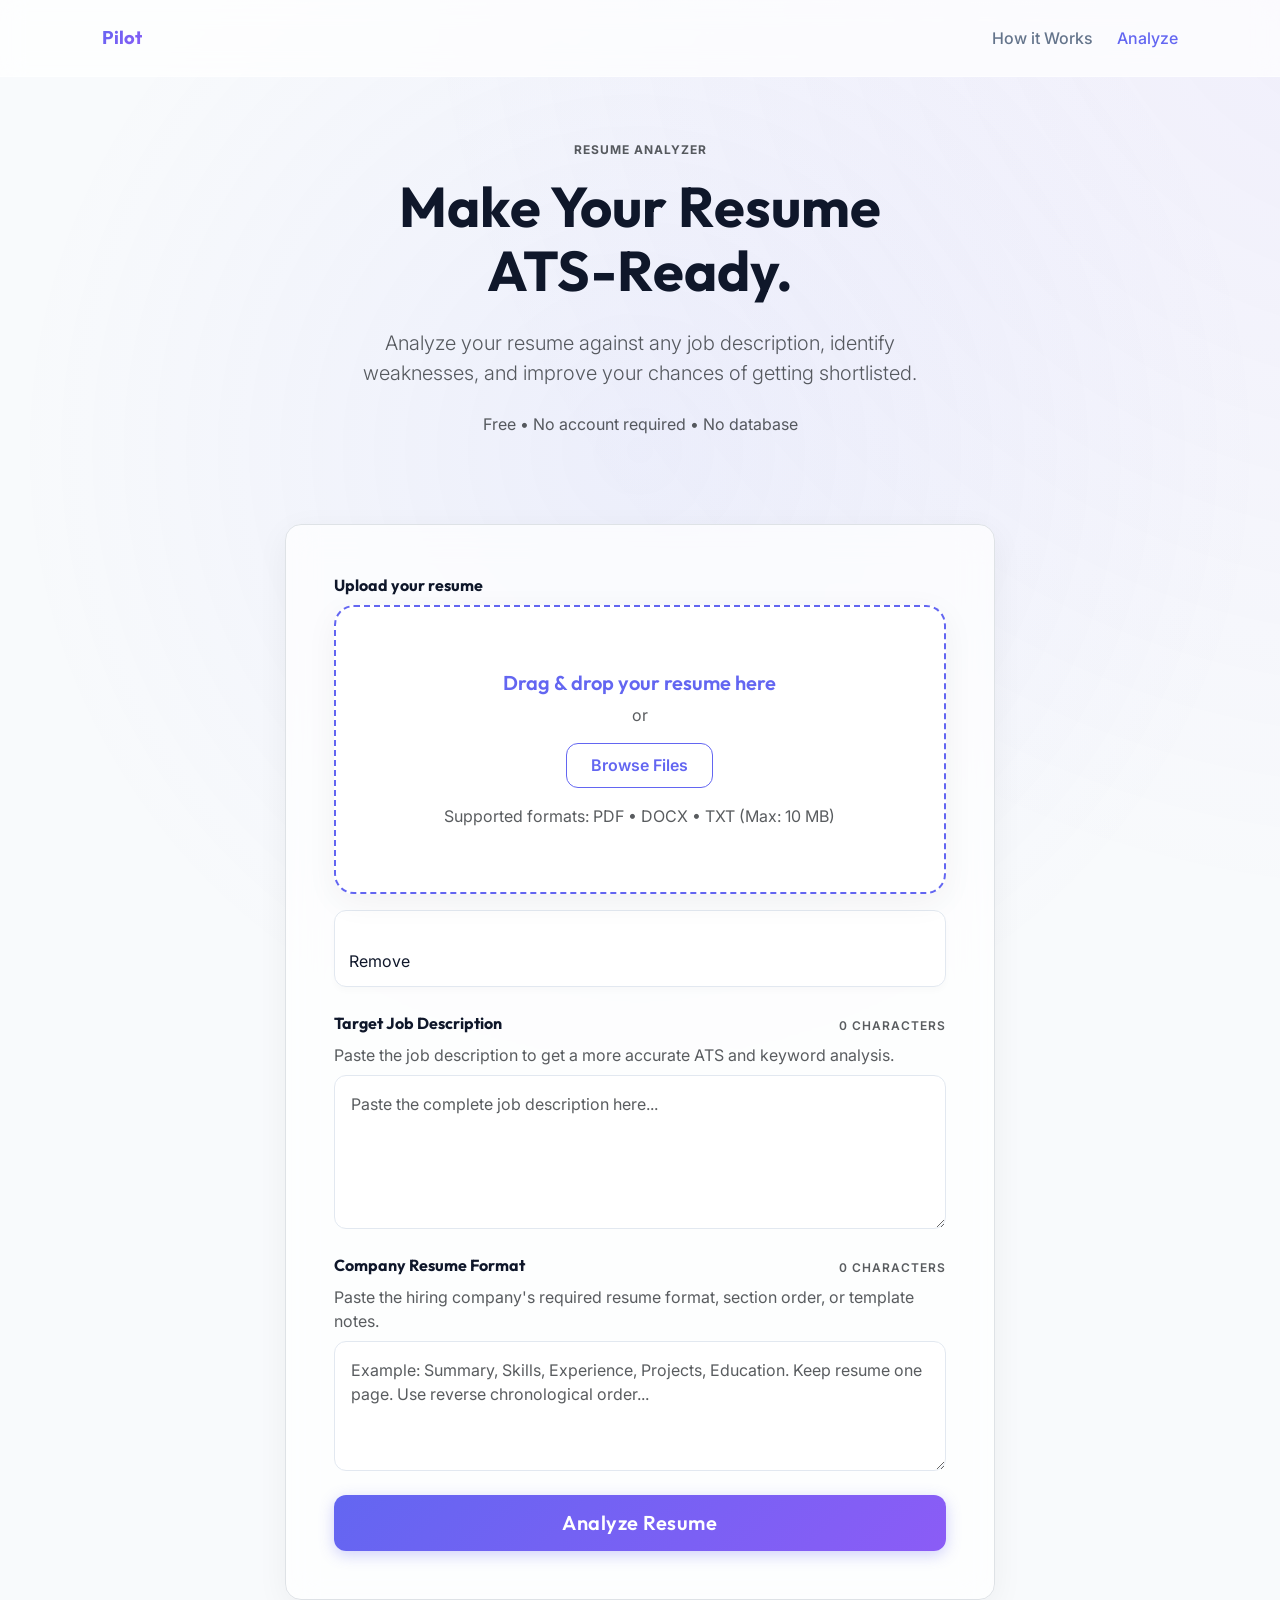
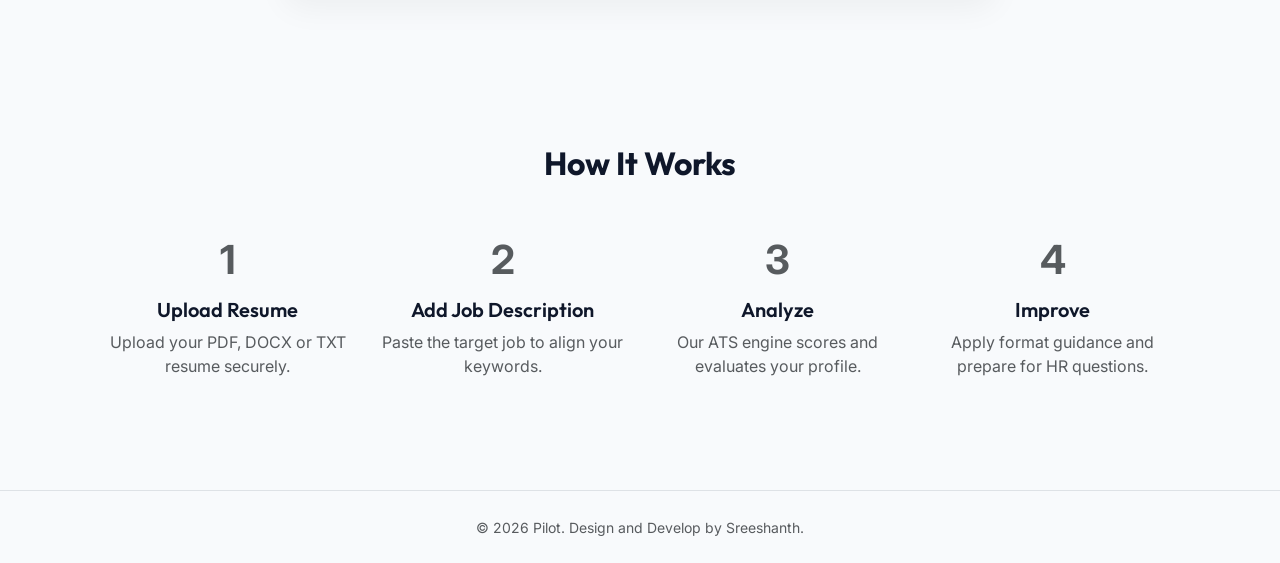
==== commit 77548fa0: "Implement premium glassmorphism UI layout" ====
--- a/frontend/index.html
+++ b/frontend/index.html
@@ -41,74 +41,85 @@
         <!-- Main Interaction Area -->
         <section id="analyze" class="row justify-content-center">
             <div class="col-lg-8">
-                <div id="upload-section">
-                    <!-- Resume Upload UI -->
-                    <div class="mb-4">
-                        <label class="form-label fw-bold">Upload your resume</label>
-                        <div class="upload-area" id="drop-zone">
-                            <h3 class="fw-semibold">Drag & drop your resume here</h3>
-                            <p class="text-muted">or</p>
-                            <label for="resume-upload" class="btn btn-outline-primary mb-0">Browse Files</label>
-                            <input type="file" id="resume-upload" accept=".pdf,.docx,.txt" class="d-none">
-                            <div class="mt-3 text-sm text-muted">Supported formats: PDF • DOCX • TXT (Max: 10 MB)</div>
+                <div class="p-4 p-md-5 mb-5 rounded-4 border" style="background: var(--glass-bg); backdrop-filter: blur(16px); box-shadow: var(--glass-shadow);">
+                    <div id="upload-section">
+                        <!-- Resume Upload UI -->
+                        <div class="mb-4">
+                            <label class="form-label fw-bold" style="font-family: 'Outfit', sans-serif;">Upload your resume</label>
+                            <div class="upload-area" id="drop-zone">
+                                <h3 class="fw-semibold">Drag & drop your resume here</h3>
+                                <p class="text-muted">or</p>
+                                <label for="resume-upload" class="btn btn-outline-primary mb-0">Browse Files</label>
+                                <input type="file" id="resume-upload" accept=".pdf,.docx,.txt" class="d-none">
+                                <div class="mt-3 text-sm text-muted">Supported formats: PDF • DOCX • TXT (Max: 10 MB)</div>
+                            </div>
+                            
+                            <!-- File Info Display -->
+                            <div id="file-info" class="mt-3">
+                                <div class="file-details">
+                                    <div>
+                                        <span id="file-name" class="fw-medium"></span>
+                                        <span id="file-size" class="text-muted text-sm ms-2"></span>
+                                    </div>
+                                    <span class="remove-file" id="remove-file">Remove</span>
+                                </div>
+                            </div>
+                            <div id="file-error" class="text-danger mt-2 text-sm" style="display: none;"></div>
+                        </div>
+
+                        <!-- Job Description Section -->
+                        <div class="mb-4">
+                            <div class="d-flex justify-content-between align-items-end mb-2">
+                                <label for="job-description" class="form-label fw-bold mb-0" style="font-family: 'Outfit', sans-serif;">Target Job Description</label>
+                                <span class="text-xs text-muted" id="char-count">0 characters</span>
+                            </div>
+                            <p class="text-sm text-muted mb-2">Paste the job description to get a more accurate ATS and keyword analysis.</p>
+                            <textarea class="form-control" id="job-description" rows="5" placeholder="Paste the complete job description here..."></textarea>
+                        </div>
+
+                        <!-- Company Resume Format Section -->
+                        <div class="mb-4">
+                            <div class="d-flex justify-content-between align-items-end mb-2">
+                                <label for="company-format" class="form-label fw-bold mb-0" style="font-family: 'Outfit', sans-serif;">Company Resume Format</label>
+                                <span class="text-xs text-muted" id="format-char-count">0 characters</span>
+                            </div>
+                            <p class="text-sm text-muted mb-2">Paste the hiring company's required resume format, section order, or template notes.</p>
+                            <textarea class="form-control" id="company-format" rows="4" placeholder="Example: Summary, Skills, Experience, Projects, Education. Keep resume one page. Use reverse chronological order..."></textarea>
+                        </div>
+
+                        <!-- Analyze Button -->
+                        <div class="d-grid gap-2 mt-4">
+                            <button class="btn btn-primary btn-lg" id="analyze-btn">Analyze Resume</button>
+                        </div>
+                    </div>
+
+                    <!-- Loading State (Hidden by default) -->
+                    <div id="loading-screen" style="display: none;">
+                        <h3 class="mb-4">Analyzing your resume...</h3>
+                        <div class="loader-container">
+                            <div class="orbital-ring"></div>
+                            <div class="orbital-ring ring-2"></div>
+                            <div class="document-icon" style="z-index: 10;">
+                                <svg viewBox="0 0 24 24" width="32" height="32" stroke="currentColor" stroke-width="2" fill="none" stroke-linecap="round" stroke-linejoin="round">
+                                    <path d="M14 2H6a2 2 0 0 0-2 2v16a2 2 0 0 0 2 2h12a2 2 0 0 0 2-2V8z"></path>
+                                    <polyline points="14 2 14 8 20 8"></polyline>
+                                    <line x1="16" y1="13" x2="8" y2="13"></line>
+                                    <line x1="16" y1="17" x2="8" y2="17"></line>
+                                    <polyline points="10 9 9 9 8 9"></polyline>
+                                </svg>
+                            </div>
                         </div>
                         
-                        <!-- File Info Display -->
-                        <div id="file-info" class="mt-3">
-                            <div class="file-details">
-                                <div>
-                                    <span id="file-name" class="fw-medium"></span>
-                                    <span id="file-size" class="text-muted text-sm ms-2"></span>
-                                </div>
-                                <span class="remove-file" id="remove-file">Remove</span>
-                            </div>
+                        <div class="loading-steps mt-5 text-start mx-auto" style="max-width: 300px;">
+                            <div class="step done" id="step-1">✓ Resume parsed</div>
+                            <div class="step" id="step-2">→ ATS analysis completed</div>
+                            <div class="step" id="step-3">→ Matching job requirements</div>
+                            <div class="step" id="step-4">→ Reviewing resume</div>
+                            <div class="step" id="step-5">→ Generating recommendations</div>
+                            <div class="step" id="step-6">→ Preparing results</div>
                         </div>
-                        <div id="file-error" class="text-danger mt-2 text-sm" style="display: none;"></div>
-                    </div>
-
-                    <!-- Job Description Section -->
-                    <div class="mb-4">
-                        <div class="d-flex justify-content-between align-items-end mb-2">
-                            <label for="job-description" class="form-label fw-bold mb-0">Target Job Description</label>
-                            <span class="text-xs text-muted" id="char-count">0 characters</span>
-                        </div>
-                        <p class="text-sm text-muted mb-2">Paste the job description to get a more accurate ATS and keyword analysis.</p>
-                        <textarea class="form-control" id="job-description" rows="5" placeholder="Paste the complete job description here..."></textarea>
-                    </div>
-
-                    <!-- Company Resume Format Section -->
-                    <div class="mb-4">
-                        <div class="d-flex justify-content-between align-items-end mb-2">
-                            <label for="company-format" class="form-label fw-bold mb-0">Company Resume Format</label>
-                            <span class="text-xs text-muted" id="format-char-count">0 characters</span>
-                        </div>
-                        <p class="text-sm text-muted mb-2">Paste the hiring company's required resume format, section order, or template notes.</p>
-                        <textarea class="form-control" id="company-format" rows="4" placeholder="Example: Summary, Skills, Experience, Projects, Education. Keep resume one page. Use reverse chronological order..."></textarea>
-                    </div>
-
-                    <!-- Analyze Button -->
-                    <div class="d-grid gap-2">
-                        <button class="btn btn-primary btn-lg" id="analyze-btn">Analyze Resume</button>
                     </div>
                 </div>
-
-                <!-- Loading State (Hidden by default) -->
-                <div id="loading-screen">
-                    <h3 class="mb-4">Analyzing your resume...</h3>
-                    <div class="spinner-border" role="status">
-                        <span class="visually-hidden">Loading...</span>
-                    </div>
-                    
-                    <div class="loading-steps mt-5">
-                        <div class="step done" id="step-1">✓ Resume parsed</div>
-                        <div class="step" id="step-2">→ ATS analysis completed</div>
-                        <div class="step" id="step-3">→ Matching job requirements</div>
-                        <div class="step" id="step-4">→ Reviewing resume</div>
-                        <div class="step" id="step-5">→ Generating recommendations</div>
-                        <div class="step" id="step-6">→ Preparing results</div>
-                    </div>
-                </div>
-
             </div>
         </section>
 
--- a/frontend/css/style.css
+++ b/frontend/css/style.css
@@ -1,506 +1,366 @@
-@import url('https://fonts.googleapis.com/css2?family=Inter:wght@300;400;500;600;700&display=swap');
+@import url('https://fonts.googleapis.com/css2?family=Outfit:wght@300;400;500;600;700&family=Inter:wght@300;400;500;600&display=swap');
 
 :root {
-  --primary-color: #2563EB;
-  --primary-hover: #1D4ED8;
-  --bg-color: #FFFFFF;
-  --text-dark: #111827;
-  --text-muted: #6B7280;
-  --border-color: #E5E7EB;
-  --success-color: #10B981;
-  --warning-color: #F59E0B;
-  --danger-color: #EF4444;
-}
+  --primary-color: #6366f1;
+  --primary-hover: #4f46e5;
+  --primary-gradient: linear-gradient(135deg, #6366f1 0%, #8b5cf6 100%);
+  --bg-color: #f8fafc;
+  --surface-color: #ffffff;
+  --text-dark: #0f172a;
+  --text-muted: #64748b;
+  --border-color: #e2e8f0;
+  --success-color: #10b981;
+  --warning-color: #f59e0b;
+  --danger-color: #ef4444;
+  --glass-bg: rgba(255, 255, 255, 0.7);
+  --glass-border: rgba(255, 255, 255, 0.5);
+  --glass-shadow: 0 8px 32px rgba(0, 0, 0, 0.05);
+}
+
+
 
 body {
   font-family: 'Inter', sans-serif;
   background-color: var(--bg-color);
   color: var(--text-dark);
   -webkit-font-smoothing: antialiased;
-}
-
-/* Minimal Navbar */
-.navbar {
-  padding: 1.5rem 0;
-  background-color: var(--bg-color);
-  border-bottom: 1px solid var(--border-color);
-}
-
-.navbar-brand {
+  min-height: 100vh;
+  position: relative;
+  overflow-x: hidden;
+  transition: background-color 0.4s ease, color 0.4s ease;
+}
+
+/* Dynamic Mesh Background */
+body::before {
+  content: '';
+  position: fixed;
+  top: -50%;
+  left: -50%;
+  width: 200%;
+  height: 200%;
+  background: 
+    radial-gradient(circle at 50% 50%, rgba(99, 102, 241, 0.08) 0%, transparent 40%),
+    radial-gradient(circle at 80% 20%, rgba(139, 92, 246, 0.08) 0%, transparent 40%);
+  z-index: -1;
+  animation: mesh-rotate 30s linear infinite;
+}
+
+
+
+@keyframes mesh-rotate {
+  0% { transform: rotate(0deg); }
+  100% { transform: rotate(360deg); }
+}
+
+h1, h2, h3, h4, h5, h6, .navbar-brand {
+  font-family: 'Outfit', sans-serif;
   font-weight: 700;
   color: var(--text-dark);
-  font-size: 1.25rem;
+}
+
+/* Glassmorphism Navbar */
+.navbar {
+  padding: 1rem 0;
+  background: var(--glass-bg);
+  backdrop-filter: blur(12px);
+  -webkit-backdrop-filter: blur(12px);
+  border-bottom: 1px solid var(--glass-border);
+  position: sticky;
+  top: 0;
+  z-index: 1000;
+}
+
+.navbar-brand {
+  font-size: 1.5rem;
+  background: var(--primary-gradient);
+  -webkit-background-clip: text;
+  -webkit-text-fill-color: transparent;
 }
 
 .nav-link {
   color: var(--text-muted);
   font-weight: 500;
   margin-left: 1.5rem;
+  transition: color 0.3s ease;
 }
 
 .nav-link:hover, .nav-link.active {
   color: var(--primary-color);
 }
 
-/* Typography Overrides */
-h1, h2, h3, h4, h5, h6 {
+/* Premium Buttons */
+.btn-primary {
+  background: var(--primary-gradient);
+  border: none;
+  color: #fff;
+  border-radius: 12px;
+  padding: 0.8rem 2rem;
   font-weight: 600;
-  color: var(--text-dark);
-}
-
-p {
-  color: var(--text-muted);
-  line-height: 1.6;
-}
-
-/* Button Overrides */
-.btn-primary {
-  background-color: var(--primary-color);
-  border-color: var(--primary-color);
-  color: #fff;
-  border-radius: 6px;
-  padding: 0.75rem 1.5rem;
-  font-weight: 500;
-  transition: background-color 0.2s ease, border-color 0.2s ease, opacity 0.2s ease;
-  box-shadow: none !important;
-  touch-action: manipulation;
-}
-
-.btn-primary:hover, .btn-primary:focus, .btn-primary:active {
-  background-color: var(--primary-hover) !important;
-  border-color: var(--primary-hover) !important;
-}
-
-.btn-primary:disabled {
-  opacity: 0.65;
-  cursor: not-allowed;
+  font-family: 'Outfit', sans-serif;
+  letter-spacing: 0.5px;
+  box-shadow: 0 4px 15px rgba(99, 102, 241, 0.3);
+  transition: all 0.3s ease;
+}
+
+.btn-primary:hover {
+  transform: translateY(-2px);
+  box-shadow: 0 8px 25px rgba(99, 102, 241, 0.4);
 }
 
 .btn-outline-primary {
   color: var(--primary-color);
-  border-color: var(--border-color);
-  border-radius: 6px;
-  padding: 0.5rem 1rem;
-  font-weight: 500;
+  border: 1px solid var(--primary-color);
+  background: transparent;
+  border-radius: 12px;
+  padding: 0.6rem 1.5rem;
+  font-weight: 600;
+  transition: all 0.3s ease;
 }
 
 .btn-outline-primary:hover {
-  background-color: var(--primary-color);
-  border-color: var(--primary-color);
+  background: var(--primary-gradient);
+  border-color: transparent;
   color: #fff;
-}
-
-/* Form Controls */
+  transform: translateY(-1px);
+}
+
+/* Form Controls with subtle focus ring */
 .form-control {
-  border: 1px solid var(--border-color);
-  border-radius: 6px;
-  padding: 0.75rem 1rem;
+  background: var(--surface-color);
+  border: 1px solid var(--border-color);
+  border-radius: 12px;
+  padding: 1rem;
   color: var(--text-dark);
-  box-shadow: none !important;
-}
+  transition: all 0.3s ease;
+}
+
+
 
 .form-control:focus {
   border-color: var(--primary-color);
-  box-shadow: 0 0 0 1px var(--primary-color) !important;
-}
-
-/* Drag and Drop Area */
+  box-shadow: 0 0 0 4px rgba(99, 102, 241, 0.1);
+  background: var(--surface-color);
+}
+
+/* Upload Area (Glassy Dropzone) */
 .upload-area {
-  border: 2px dashed var(--border-color);
-  border-radius: 8px;
+  background: var(--glass-bg);
+  backdrop-filter: blur(10px);
+  border: 2px dashed var(--primary-color);
+  border-radius: 20px;
   padding: 4rem 2rem;
   text-align: center;
-  transition: all 0.2s ease;
-  background-color: var(--bg-color);
+  transition: all 0.3s cubic-bezier(0.4, 0, 0.2, 1);
+  box-shadow: var(--glass-shadow);
   cursor: pointer;
-}
-
-.upload-area.dragover {
-  border-color: var(--primary-color);
-  background-color: #F8FAFC;
+  position: relative;
+  overflow: hidden;
+}
+
+.upload-area::before {
+  content: '';
+  position: absolute;
+  top: 0; left: 0; right: 0; bottom: 0;
+  background: var(--primary-gradient);
+  opacity: 0;
+  transition: opacity 0.3s ease;
+  z-index: -1;
+  border-radius: 18px;
+}
+
+.upload-area:hover, .upload-area.dragover {
+  transform: translateY(-4px);
+  border-color: transparent;
+  box-shadow: 0 15px 35px rgba(99, 102, 241, 0.15);
+}
+
+.upload-area:hover::before, .upload-area.dragover::before {
+  opacity: 0.05;
 }
 
 .upload-area h3 {
-  font-size: 1.25rem;
+  font-size: 1.5rem;
   margin-bottom: 0.5rem;
-}
-
-.upload-area p {
-  margin-bottom: 1.5rem;
+  color: var(--primary-color);
 }
 
 #file-info {
-  display: none;
-  margin-top: 1.5rem;
-  padding: 1rem;
-  border: 1px solid var(--border-color);
-  border-radius: 6px;
-  text-align: left;
-}
-
-.file-details {
-  display: flex;
-  justify-content: space-between;
-  align-items: center;
-}
-
-.remove-file {
-  color: var(--danger-color);
-  cursor: pointer;
-  font-weight: 500;
-  font-size: 0.875rem;
-}
-
-.remove-file:hover {
-  text-decoration: underline;
-}
-
-/* Loading Screen */
-@keyframes pulse-ring {
-  0%   { transform: scale(0.92) translateZ(0); opacity: 0.6; }
-  50%  { transform: scale(1.08) translateZ(0); opacity: 0.2; }
-  100% { transform: scale(0.92) translateZ(0); opacity: 0.6; }
-}
-
-@keyframes spin-smooth {
-  to { transform: rotate(360deg) translateZ(0); }
-}
-
-@keyframes float-orb {
-  0%, 100% { transform: translateY(0px) scale(1) translateZ(0);    opacity: 0.15; }
-  50%       { transform: translateY(-18px) scale(1.1) translateZ(0); opacity: 0.28; }
-}
-
-@keyframes step-slide-in {
-  from { opacity: 0; transform: translateX(-14px) translateZ(0); }
-  to   { opacity: 1; transform: translateX(0)      translateZ(0); }
-}
-
-@keyframes step-glow {
-  0%, 100% { text-shadow: 0 0 0px transparent; }
-  50%       { text-shadow: 0 0 10px rgba(37,99,235,0.40); }
-}
-
-@keyframes done-pop {
-  0%   { transform: scale(0.7)  translateZ(0); opacity: 0; }
-  60%  { transform: scale(1.15) translateZ(0); opacity: 1; }
-  100% { transform: scale(1)    translateZ(0); opacity: 1; }
-}
-
-@keyframes shimmer-text {
-  0%   { background-position: -200% center; }
-  100% { background-position:  200% center; }
-}
-
-#upload-section {
-  transition: opacity 0.25s ease;
-}
-
-#loading-screen {
-  display: none;
-  text-align: center;
-  padding: 4rem 0;
-  position: relative;
-  overflow: hidden;
-  /* Fade-in when shown via JS */
-  animation: fadeInScreen 0.3s ease forwards;
-}
-
-@keyframes fadeInScreen {
-  from { opacity: 0; transform: translateY(8px); }
-  to   { opacity: 1; transform: translateY(0); }
-}
-
-/* Floating background orbs — purely decorative */
-#loading-screen::before,
-#loading-screen::after {
-  content: '';
-  position: absolute;
+  background: var(--surface-color);
+  border: 1px solid var(--border-color);
+  border-radius: 12px;
+  padding: 1rem 1.5rem;
+  box-shadow: 0 4px 6px rgba(0,0,0,0.02);
+}
+
+/* Glassmorphism Cards */
+.improvement-card, .quality-item, #ai-verdict-container {
+  background: var(--glass-bg);
+  backdrop-filter: blur(10px);
+  -webkit-backdrop-filter: blur(10px);
+  border: 1px solid var(--glass-border);
+  border-radius: 16px;
+  box-shadow: var(--glass-shadow);
+  transition: transform 0.3s ease, box-shadow 0.3s ease;
+}
+
+.improvement-card:hover, .quality-item:hover {
+  transform: translateY(-3px);
+  box-shadow: 0 12px 30px rgba(0, 0, 0, 0.08);
+}
+
+/* Score Circle Premium */
+.score-circle {
+  width: 180px;
+  height: 180px;
   border-radius: 50%;
-  pointer-events: none;
-  z-index: 0;
-}
-
-#loading-screen::before {
-  width: 320px;
-  height: 320px;
-  background: radial-gradient(circle, rgba(37,99,235,0.18) 0%, transparent 70%);
-  top: -60px;
-  left: 50%;
-  transform: translateX(-50%);
-  animation: float-orb 4s ease-in-out infinite;
-  will-change: transform, opacity;
-}
-
-#loading-screen::after {
-  width: 200px;
-  height: 200px;
-  background: radial-gradient(circle, rgba(16,185,129,0.14) 0%, transparent 70%);
-  bottom: 20px;
-  right: 10%;
-  animation: float-orb 5.5s ease-in-out infinite reverse;
-  will-change: transform, opacity;
-}
-
-/* Shimmer heading */
-#loading-screen h3 {
-  position: relative;
-  z-index: 1;
-  background: linear-gradient(
-    90deg,
-    var(--text-dark) 0%,
-    var(--primary-color) 40%,
-    var(--text-dark) 80%
-  );
-  background-size: 200% auto;
-  -webkit-background-clip: text;
-  -webkit-text-fill-color: transparent;
-  background-clip: text;
-  animation: shimmer-text 2.8s ease-in-out infinite;
-  will-change: background-position;
-}
-
-/* Pulsing ring behind the spinner */
-.spinner-border {
-  width: 3rem;
-  height: 3rem;
-  color: var(--primary-color);
-  position: relative;
-  z-index: 1;
-  animation: spin-smooth 0.8s linear infinite;
-  /* Use box-shadow instead of drop-shadow filter — composites on GPU */
-  will-change: transform;
-}
-
-/* Soft glow via a composited pseudo-element (no per-frame filter repaint) */
-.spinner-border::before {
-  content: '';
-  position: absolute;
-  inset: -6px;
-  border-radius: 50%;
-  box-shadow: 0 0 14px 4px rgba(37,99,235,0.35);
-  pointer-events: none;
-}
-
-/* Animated pulse ring around spinner */
-.spinner-border::after {
-  content: '';
-  position: absolute;
-  inset: -10px;
-  border-radius: 50%;
-  border: 3px solid rgba(37,99,235,0.25);
-  animation: pulse-ring 1.6s ease-in-out infinite;
-  will-change: transform, opacity;
-}
-
-.loading-steps {
-  margin-top: 2rem;
-  text-align: left;
-  max-width: 400px;
-  margin-left: auto;
-  margin-right: auto;
-  position: relative;
-  z-index: 1;
-}
-
-/* Each step slides in on appear */
-.step {
-  margin-bottom: 0.75rem;
-  color: var(--text-muted);
-  display: flex;
-  align-items: center;
-  gap: 0.5rem;
-  opacity: 0;
-  transform: translateX(-14px) translateZ(0);
-  /* Spring-like entrance easing */
-  animation: step-slide-in 0.5s cubic-bezier(0.22, 1, 0.36, 1) forwards;
-  transition: color 0.3s ease, font-weight 0.2s ease, background 0.2s ease;
-  border-radius: 6px;
-  padding: 0.35rem 0.6rem;
-  will-change: transform, opacity;
-}
-
-/* Stagger each step's entrance */
-.step:nth-child(1) { animation-delay: 0.0s; }
-.step:nth-child(2) { animation-delay: 0.1s; }
-.step:nth-child(3) { animation-delay: 0.2s; }
-.step:nth-child(4) { animation-delay: 0.3s; }
-.step:nth-child(5) { animation-delay: 0.4s; }
-.step:nth-child(6) { animation-delay: 0.5s; }
-
-.step.active {
-  color: var(--primary-color);
-  font-weight: 600;
-  background: rgba(37,99,235,0.06);
-  animation: step-glow 1.4s ease-in-out infinite;
-  /* keep opacity=1 once active */
-  opacity: 1;
-  transform: translateZ(0);
-}
-
-/* Active step — animated leading dot */
-.step.active::before {
-  content: '';
-  display: inline-block;
-  width: 8px;
-  height: 8px;
-  border-radius: 50%;
-  background: var(--primary-color);
-  flex-shrink: 0;
-  animation: pulse-ring 1s ease-in-out infinite;
-  will-change: transform, opacity;
-}
-
-.step.done {
-  color: var(--success-color);
-  opacity: 1;
-  transform: none;
-  background: rgba(16,185,129,0.06);
-}
-
-/* Checkmark pop animation when a step becomes done */
-.step.done::first-letter {
-  display: inline-block;
-  animation: done-pop 0.35s cubic-bezier(0.34,1.56,0.64,1) forwards;
-}
-
-/* Results Page Styles */
-.score-circle {
-  width: 150px;
-  height: 150px;
-  border-radius: 50%;
-  border: 8px solid var(--primary-color);
+  background: var(--primary-gradient);
   display: flex;
   flex-direction: column;
   justify-content: center;
   align-items: center;
-  margin: 0 auto 1.5rem;
+  margin: 0 auto 2rem;
+  position: relative;
+  z-index: 1;
+  box-shadow: 0 10px 40px rgba(99, 102, 241, 0.15);
+}
+
+.score-circle::before {
+  content: '';
+  position: absolute;
+  top: -4px; left: -4px; right: -4px; bottom: -4px;
+  border-radius: 50%;
+  background: var(--primary-gradient);
+  z-index: -1;
+  animation: pulse-glow 3s infinite alternate;
+}
+
+@keyframes pulse-glow {
+  0% { transform: scale(1); opacity: 0.8; }
+  100% { transform: scale(1.05); opacity: 0.5; }
 }
 
 .score-circle .score-value {
-  font-size: 3rem;
-  font-weight: 700;
-  color: var(--primary-color);
+  font-size: 4rem;
+  font-family: 'Outfit', sans-serif;
+  color: #ffffff !important;
+  font-weight: 800;
   line-height: 1;
 }
 
 .score-circle .score-max {
-  font-size: 1rem;
-  color: var(--text-muted);
-}
-
-.score-status {
-  font-size: 1.25rem;
-  font-weight: 600;
-  color: var(--primary-color);
-}
-
-/* Progress Bars Minimal Override */
-.progress {
-  height: 8px;
-  border-radius: 4px;
-  background-color: var(--border-color);
-  box-shadow: none;
-  overflow: visible;
-}
-
-.progress-bar {
-  background-color: var(--primary-color);
-  border-radius: 4px;
-}
-
-/* Chips */
+  color: rgba(255, 255, 255, 0.8);
+  font-weight: 500;
+}
+
+/* Custom Lists (Strengths/Weaknesses) */
+.custom-list { list-style: none; padding: 0; }
+.custom-list li {
+  padding: 1rem 1rem 1rem 3rem;
+  position: relative;
+  margin-bottom: 0.75rem;
+  background: var(--surface-color);
+  border-radius: 12px;
+  border: 1px solid var(--border-color);
+  transition: transform 0.2s ease;
+}
+
+.custom-list li:hover { transform: translateX(5px); }
+
+.custom-list.strengths li::before {
+  content: '✦';
+  position: absolute;
+  left: 1rem;
+  color: var(--success-color);
+  font-size: 1.2rem;
+}
+
+.custom-list.weaknesses li::before {
+  content: '✧';
+  position: absolute;
+  left: 1rem;
+  color: var(--warning-color);
+  font-size: 1.2rem;
+}
+
+/* Keyword Chips */
 .keyword-chip {
-  display: inline-block;
-  padding: 0.5rem 1rem;
-  background-color: #F3F4F6;
-  border: 1px solid var(--border-color);
-  border-radius: 20px;
-  color: var(--text-dark);
-  font-size: 0.875rem;
-  margin: 0.25rem;
+  padding: 0.6rem 1.2rem;
+  background: var(--surface-color);
+  border: 1px solid var(--border-color);
+  border-radius: 30px;
+  font-size: 0.9rem;
+  font-weight: 500;
+  box-shadow: 0 2px 5px rgba(0,0,0,0.02);
+  transition: all 0.3s ease;
+}
+
+.keyword-chip:hover {
+  transform: translateY(-2px) scale(1.02);
+  box-shadow: 0 4px 12px rgba(0,0,0,0.05);
+  border-color: var(--primary-color);
 }
 
 .keyword-chip.missing {
-  background-color: #FEF2F2;
-  border-color: #FCA5A5;
+  background: rgba(239, 68, 68, 0.1);
   color: var(--danger-color);
-}
-
-/* Custom Lists */
-.custom-list {
-  list-style: none;
-  padding: 0;
-}
-
-.custom-list li {
-  padding-left: 1.5rem;
-  position: relative;
+  border-color: rgba(239, 68, 68, 0.2);
+}
+
+/* Loading Animation */
+.loader-container {
+  position: relative;
+  width: 120px;
+  height: 120px;
+  margin: 0 auto;
+  display: flex;
+  justify-content: center;
+  align-items: center;
+}
+
+.orbital-ring {
+  position: absolute;
+  width: 100%;
+  height: 100%;
+  border-radius: 50%;
+  border: 3px solid transparent;
+  border-top-color: #6366f1;
+  border-right-color: rgba(99, 102, 241, 0.2);
+  animation: orbit-spin 2s cubic-bezier(0.68, -0.55, 0.265, 1.55) infinite;
+}
+
+.orbital-ring.ring-2 {
+  width: 70%;
+  height: 70%;
+  border-top-color: #8b5cf6;
+  border-right-color: transparent;
+  border-left-color: rgba(139, 92, 246, 0.2);
+  animation-duration: 3s;
+  animation-direction: reverse;
+}
+
+@keyframes orbit-spin {
+  0% { transform: rotate(0deg); }
+  100% { transform: rotate(360deg); }
+}
+
+.step {
+  padding: 0.75rem 1rem;
+  border-radius: 12px;
+  background: var(--surface-color);
+  border: 1px solid var(--border-color);
   margin-bottom: 0.5rem;
-}
-
-.custom-list.strengths li::before {
-  content: '✓';
-  position: absolute;
-  left: 0;
-  color: var(--success-color);
-  font-weight: bold;
-}
-
-.custom-list.weaknesses li::before {
-  content: '⚠';
-  position: absolute;
-  left: 0;
-  color: var(--warning-color);
-  font-weight: bold;
-}
-
-/* Improvement Cards */
-.improvement-card {
-  border: 1px solid var(--border-color);
-  border-radius: 8px;
-  padding: 1.5rem;
-  margin-bottom: 1.5rem;
-}
-
-.improvement-label {
-  font-size: 0.75rem;
-  font-weight: 600;
-  text-transform: uppercase;
-  letter-spacing: 0.05em;
-  margin-bottom: 0.5rem;
-}
-
-.label-current { color: var(--text-muted); }
-.label-problem { color: var(--danger-color); }
-.label-suggestion { color: var(--success-color); }
-
-.quality-grid {
-  display: grid;
-  grid-template-columns: repeat(auto-fill, minmax(200px, 1fr));
-  gap: 1rem;
-}
-
-.quality-item {
-  border: 1px solid var(--border-color);
-  padding: 1rem;
-  border-radius: 6px;
-}
-
-.quality-item .quality-name {
-  font-weight: 500;
-  margin-bottom: 0.25rem;
-}
-
-.quality-item .quality-status {
-  font-size: 0.875rem;
-}
-
-.status-excellent { color: var(--success-color); }
-.status-good { color: var(--primary-color); }
-.status-needs-improvement { color: var(--warning-color); }
-
-/* Helpers */
-.text-xs { font-size: 0.75rem; }
-.text-sm { font-size: 0.875rem; }
-.tracking-wide { letter-spacing: 0.025em; }
+  transition: all 0.3s ease;
+}
+.step.active {
+  border-color: var(--primary-color);
+  box-shadow: 0 0 0 2px rgba(99, 102, 241, 0.1);
+}
+.step.done {
+  border-color: var(--success-color);
+  background: rgba(16, 185, 129, 0.05);
+}
+
+
+
+/* Typography Utility */
+.text-xs { font-size: 0.75rem; text-transform: uppercase; letter-spacing: 1px; font-weight: 600; }
